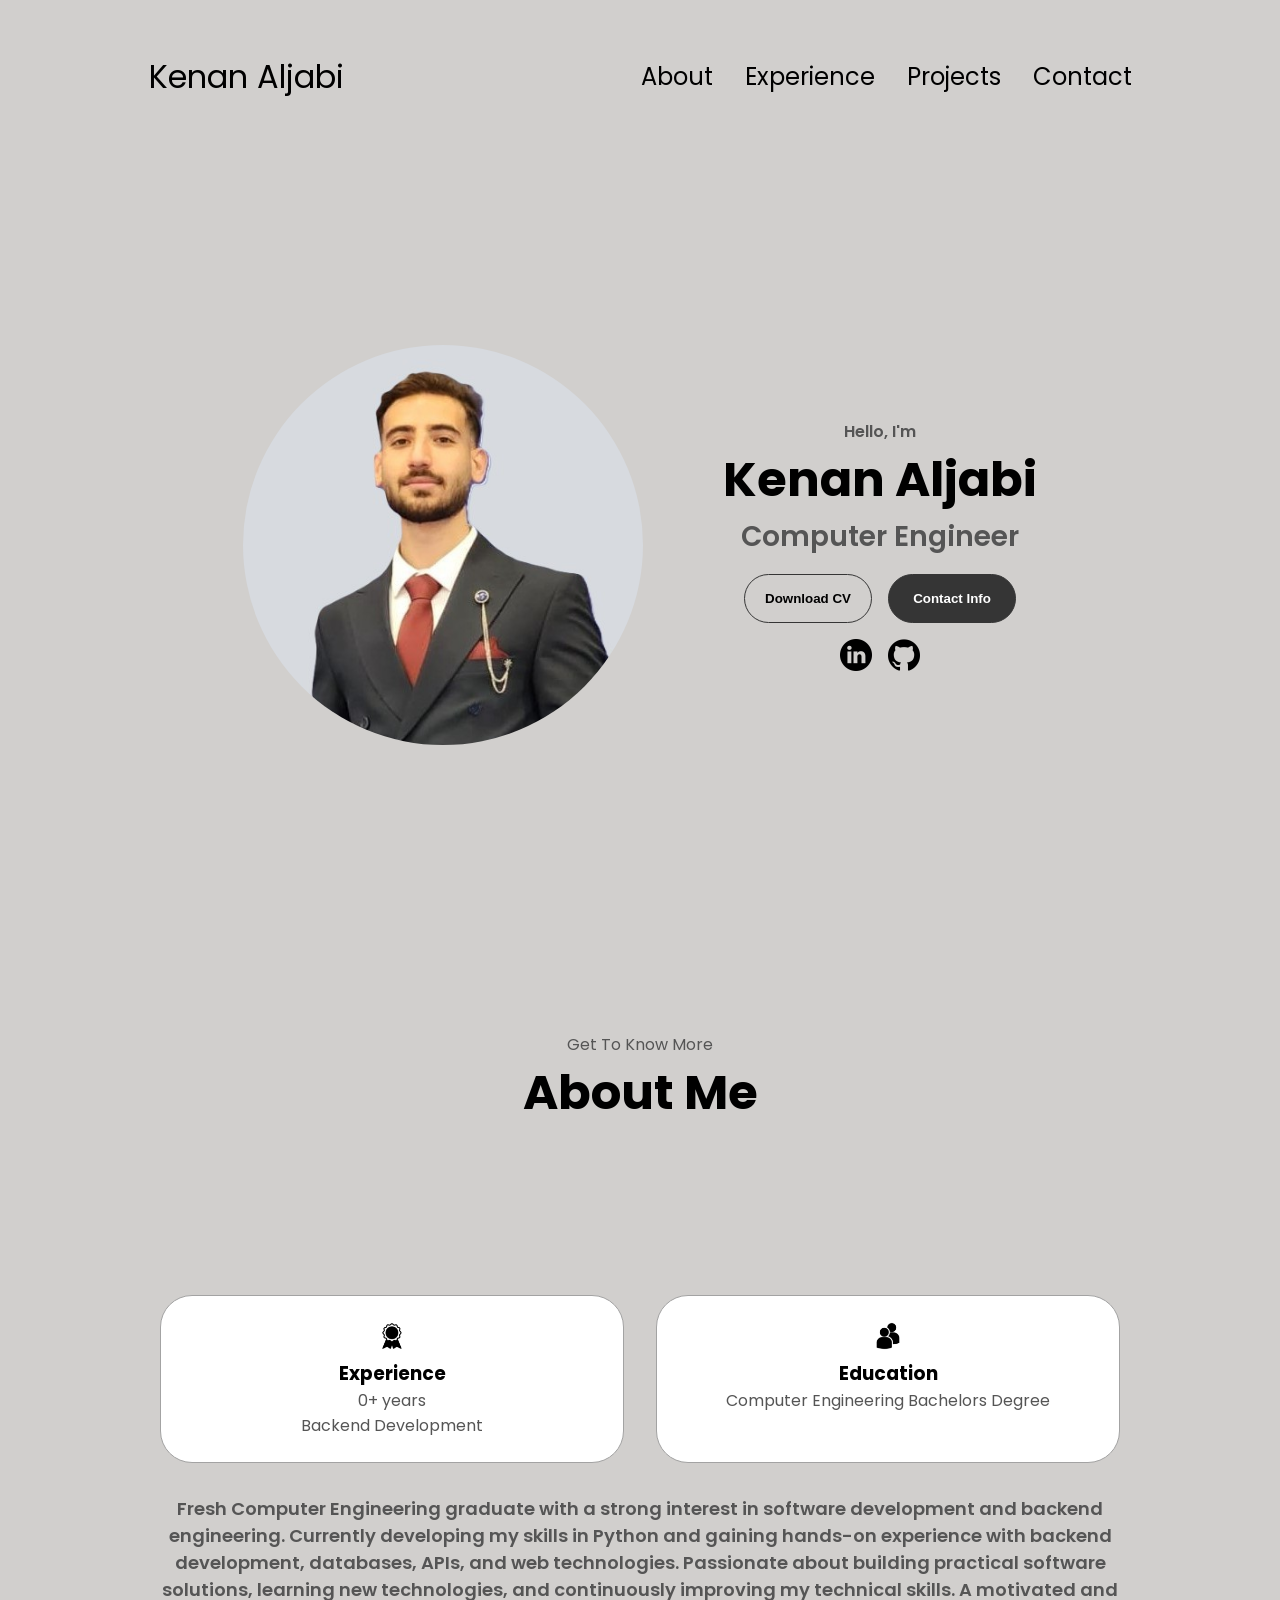
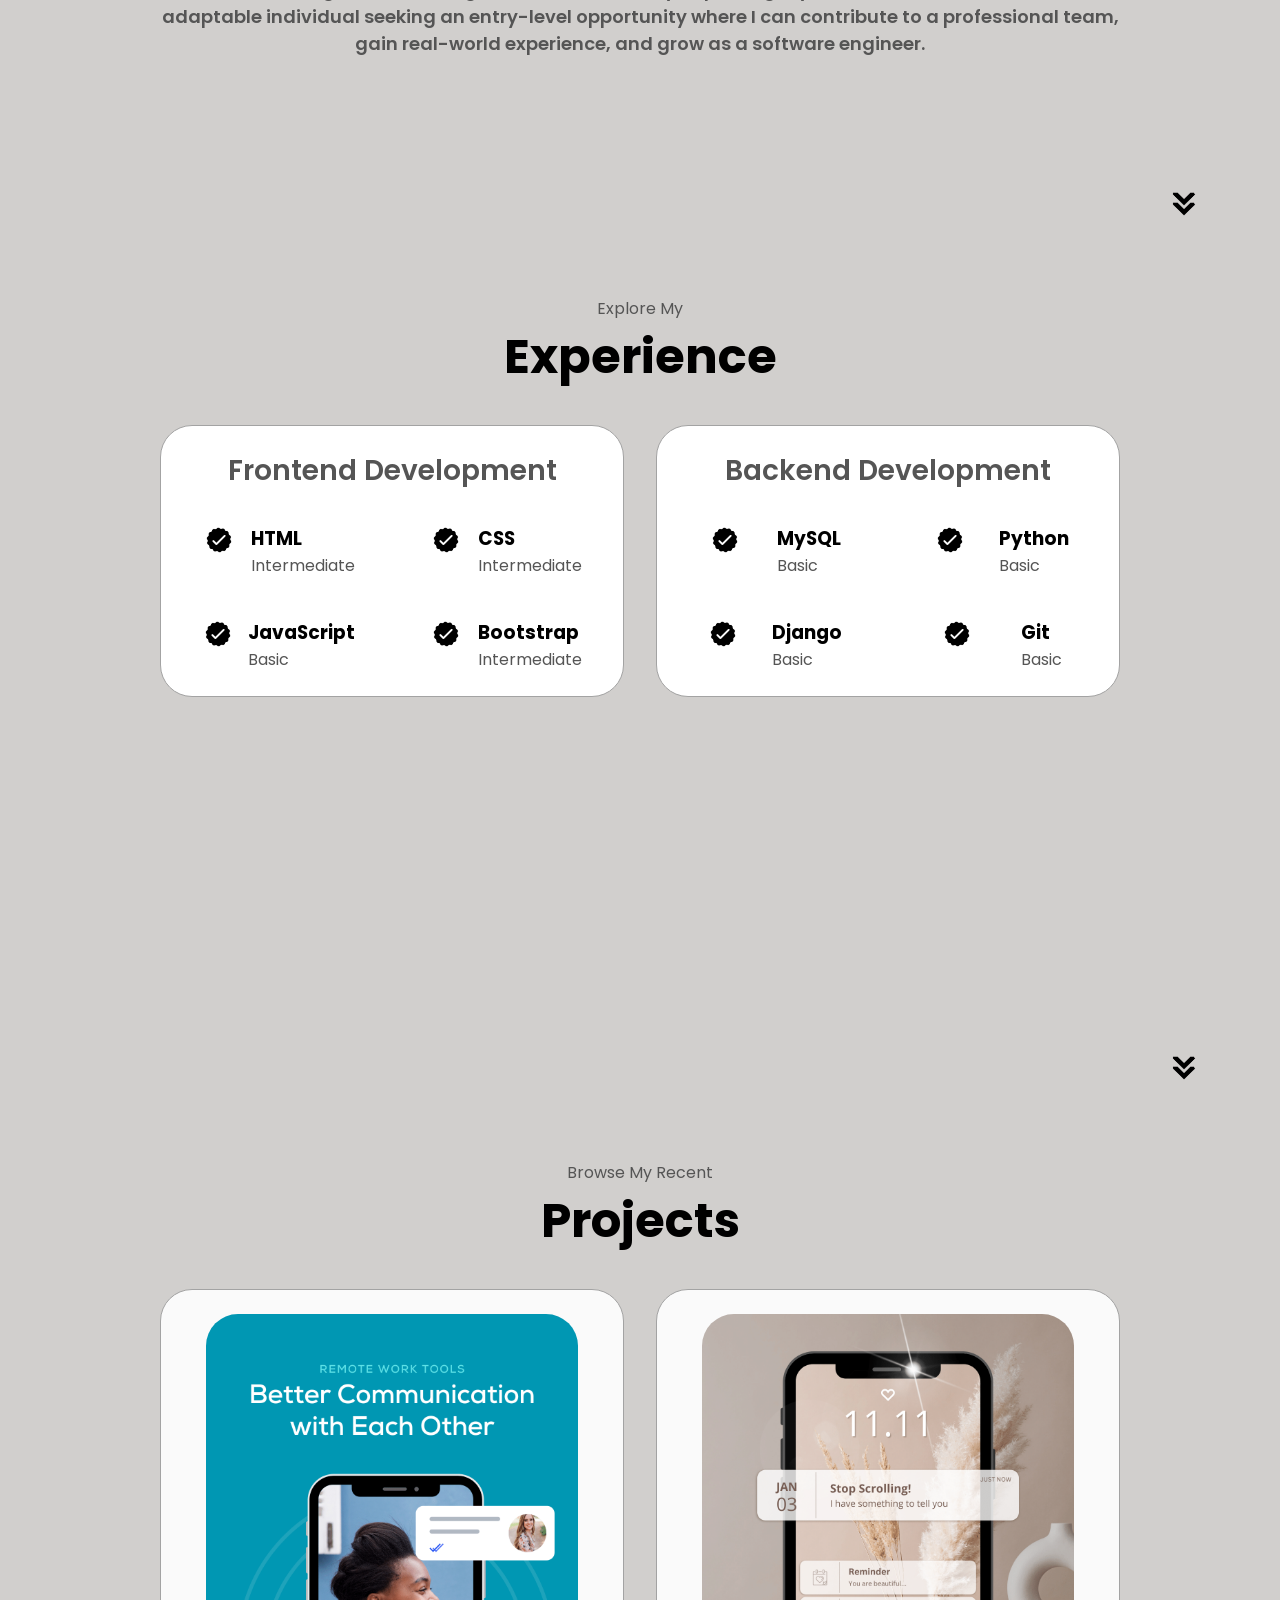
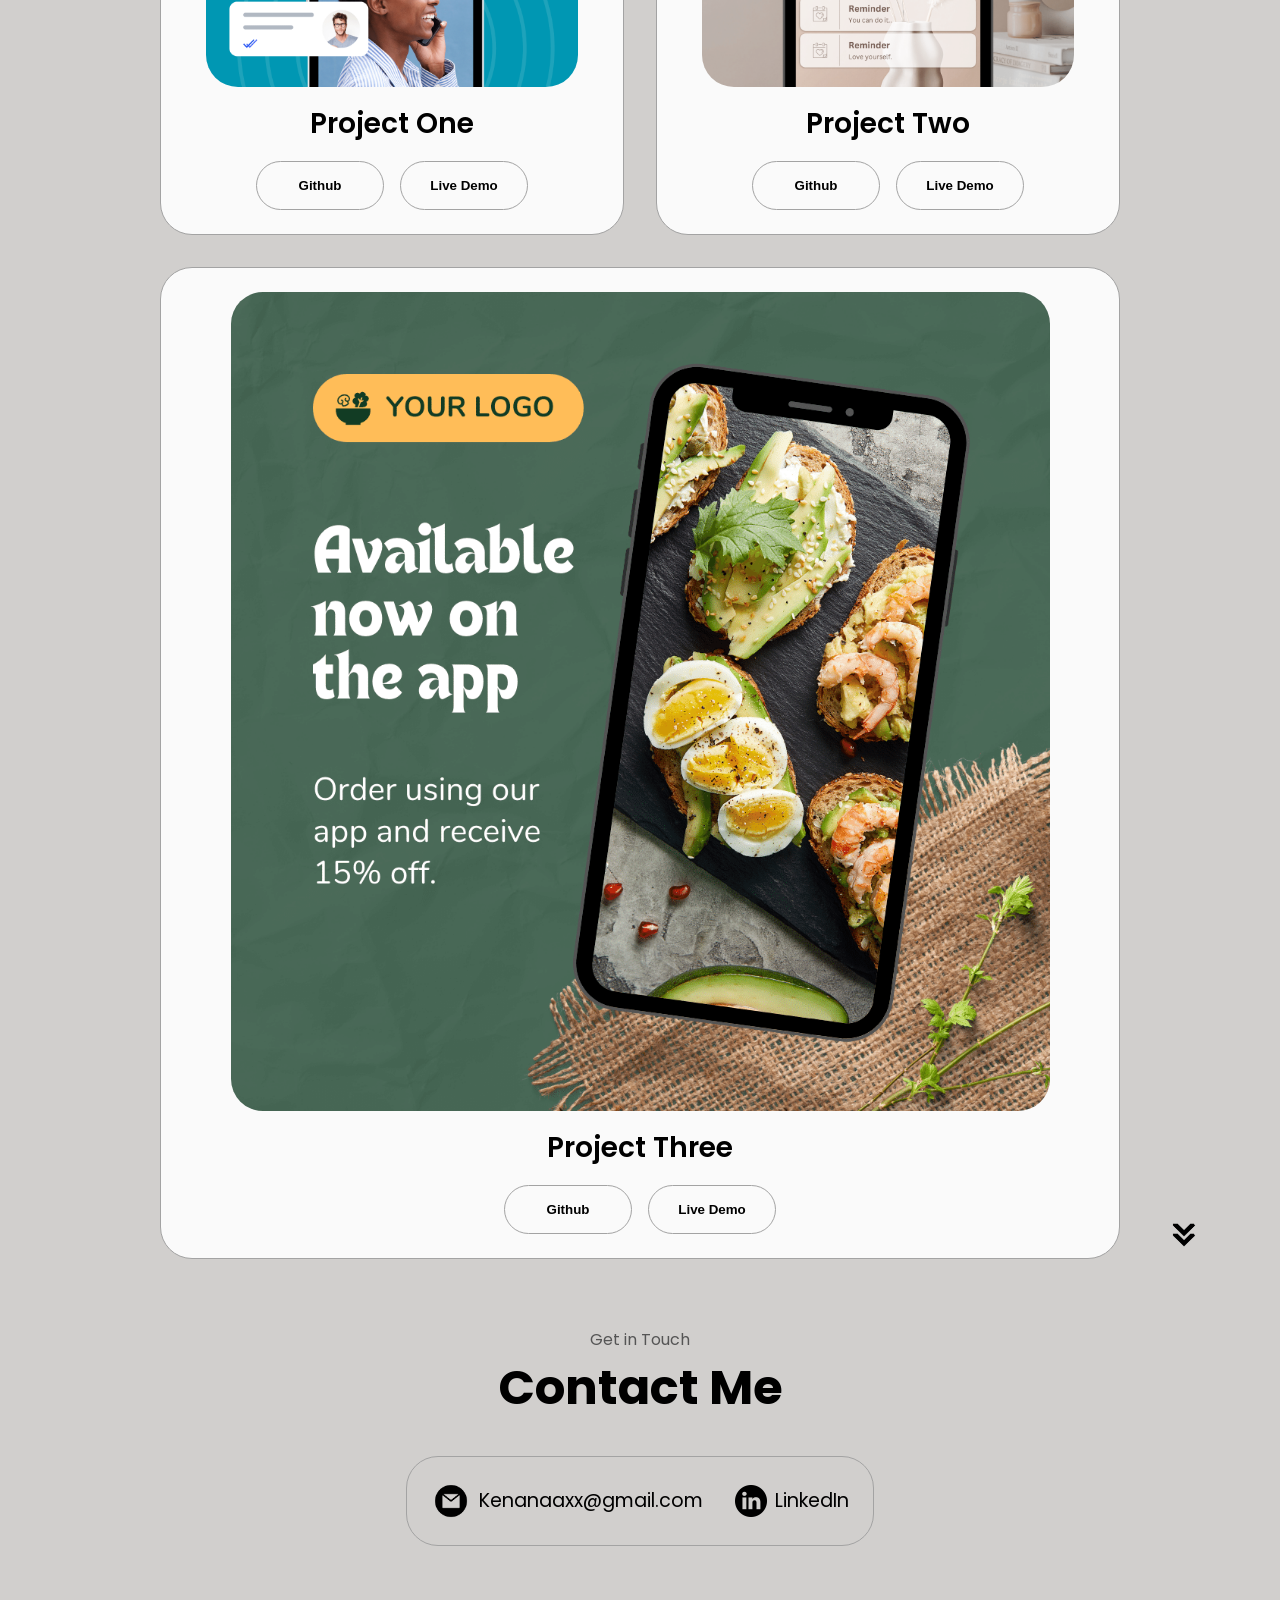
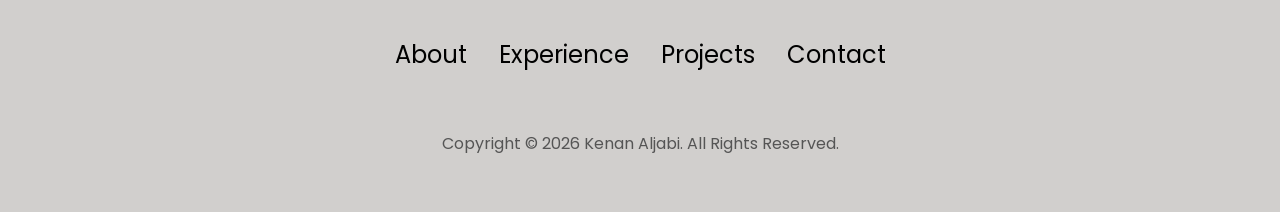
==== Portfolio/index.html @ f7bbe24d "Add files via upload" ====
<!DOCTYPE html>
<html lang="en">

<head>
  <meta charset="UTF-8" />
  <meta http-equiv="X-UA-Compatible" content="IE=edge" />
  <meta name="viewport" content="width=device-width, initial-scale=1.0" />
  <title>My Portfolio</title>
  <link rel="stylesheet" href="style.css" />
  <link rel="stylesheet" href="mediaqueries.css" />
</head>

<body>
  <nav id="desktop-nav">
    <div class="logo">Kenan Aljabi</div>
    <div>
      <ul class="nav-links">
        <li><a href="#about">About</a></li>
        <li><a href="#experience">Experience</a></li>
        <li><a href="#projects">Projects</a></li>
        <li><a href="#contact">Contact</a></li>
      </ul>
    </div>
  </nav>
  <nav id="hamburger-nav">
    <div class="logo">Kenan Aljabi</div>
    <div class="hamburger-menu">
      <div class="hamburger-icon" onclick="toggleMenu()">
        <span></span>
        <span></span>
        <span></span>
      </div>
      <div class="menu-links">
        <li><a href="#about" onclick="toggleMenu()">About</a></li>
        <li><a href="#experience" onclick="toggleMenu()">Experience</a></li>
        <li><a href="#projects" onclick="toggleMenu()">Projects</a></li>
        <li><a href="#contact" onclick="toggleMenu()">Contact</a></li>
      </div>
    </div>
  </nav>
  <section id="profile">
    <div class="section__pic-container">
      <img src="./assets/me.jpeg" alt="Kenan Aljabi profile picture" class="me-photo" />
    </div>
    <div class="section__text">
      <p class="section__text__p1">Hello, I'm</p>
      <h1 class="title">Kenan Aljabi</h1>
      <p class="section__text__p2">Computer Engineer</p>
      <div class="btn-container">
        <button class="btn btn-color-2" onclick="window.open('./assets/my-cv.pdf')">
          Download CV
        </button>
        <button class="btn btn-color-1" onclick="location.href='./#contact'">
          Contact Info
        </button>
      </div>
      <div id="socials-container">
        <img src="./assets/linkedin.png" alt="My LinkedIn profile" class="icon"
          onclick="location.href='https://www.linkedin.com/in/kenan-aljabi-6ba23a247/'" />
        <img src="./assets/github.png" alt="My Github profile" class="icon"
          onclick="location.href='https://github.com/kenan-aljabi'" />
      </div>
    </div>
  </section>
  <section id="about">
    <p class="section__text__p1">Get To Know More</p>
    <h1 class="title">About Me</h1>
    <div class="section-container">
      <!-- <div class="section__pic-container">
        <img src="./assets/Development-and-programming.png" alt="Profile picture" class="about-pic" />
      </div> -->
      <div class="about-details-container">
        <div class="about-containers">
          <div class="details-container">
            <img src="./assets/experience.png" alt="Experience icon" class="icon" />
            <h3>Experience</h3>
            <p>0+ years <br />Backend Development</p>
          </div>
          <div class="details-container">
            <img src="./assets/education.png" alt="Education icon" class="icon" />
            <h3>Education</h3>
            <p>Computer Engineering Bachelors Degree</p>
          </div>
        </div>
        <div class="about-text">
          <p>
            Fresh Computer Engineering graduate with a strong interest in
            software development and backend engineering. Currently
            developing my skills in Python and gaining hands-on experience
            with backend development, databases, APIs, and web
            technologies. Passionate about building practical software
            solutions, learning new technologies, and continuously improving
            my technical skills. A motivated and adaptable individual seeking
            an entry-level opportunity where I can contribute to a professional
            team, gain real-world experience, and grow as a software
            engineer.
          </p>
        </div>
      </div>
    </div>
    <img src="./assets/arrow.png" alt="Arrow icon" class="icon arrow" onclick="location.href='./#experience'" />
  </section>
  <section id="experience">
    <p class="section__text__p1">Explore My</p>
    <h1 class="title">Experience</h1>
    <div class="experience-details-container">
      <div class="about-containers">
        <div class="details-container">
          <h2 class="experience-sub-title">Frontend Development</h2>
          <div class="article-container">
            <article>
              <img src="./assets/checkmark.png" alt="Experience icon" class="icon" />
              <div>
                <h3>HTML</h3>
                <p>Intermediate</p>
              </div>
            </article>
            <article>
              <img src="./assets/checkmark.png" alt="Experience icon" class="icon" />
              <div>
                <h3>CSS</h3>
                <p>Intermediate</p>
              </div>
            </article>
           
            <article>
              <img src="./assets/checkmark.png" alt="Experience icon" class="icon" />
              <div>
                <h3>JavaScript</h3>
                <p>Basic</p>
              </div>
            </article>
           
            <article>
              <img src="./assets/checkmark.png" alt="Experience icon" class="icon" />
              <div>
                <h3>Bootstrap</h3>
                <p>Intermediate</p>
              </div>
            </article>
          </div>
        </div>
        <div class="details-container">
          <h2 class="experience-sub-title">Backend Development</h2>
          <div class="article-container">
            <article>
              <img src="./assets/checkmark.png" alt="Experience icon" class="icon" />
              <div>
                <h3>MySQL</h3>
                <p>Basic</p>
              </div>
            </article>
            <article>
              <img src="./assets/checkmark.png" alt="Experience icon" class="icon" />
              <div>
                <h3>Python</h3>
                <p>Basic</p>
              </div>
            </article>
            <article>
              <img src="./assets/checkmark.png" alt="Experience icon" class="icon" />
              <div>
                <h3>Django</h3>
                <p>Basic</p>
              </div>
            </article>
            <article>
              <img src="./assets/checkmark.png" alt="Experience icon" class="icon" />
              <div>
                <h3>Git</h3>
                <p>Basic</p>
              </div>
            </article>
          </div>
        </div>
      </div>
    </div>
    <img src="./assets/arrow.png" alt="Arrow icon" class="icon arrow" onclick="location.href='./#projects'" />
  </section>
  <section id="projects">
    <p class="section__text__p1">Browse My Recent</p>
    <h1 class="title">Projects</h1>
    <div class="experience-details-container">
      <div class="about-containers">
        <div class="details-container color-container">
          <div class="article-container">
            <img src="./assets/project-1.png" alt="Project 1" class="project-img" />
          </div>
          <h2 class="experience-sub-title project-title">Project One</h2>
          <div class="btn-container">
            <button class="btn btn-color-2 project-btn" onclick="location.href='https://github.com/'">
              Github
            </button>
            <button class="btn btn-color-2 project-btn" onclick="location.href='https://github.com/'">
              Live Demo
            </button>
          </div>
        </div>
        <div class="details-container color-container">
          <div class="article-container">
            <img src="./assets/project-2.png" alt="Project 2" class="project-img" />
          </div>
          <h2 class="experience-sub-title project-title">Project Two</h2>
          <div class="btn-container">
            <button class="btn btn-color-2 project-btn" onclick="location.href='https://github.com/'">
              Github
            </button>
            <button class="btn btn-color-2 project-btn" onclick="location.href='https://github.com/'">
              Live Demo
            </button>
          </div>
        </div>
        <div class="details-container color-container">
          <div class="article-container">
            <img src="./assets/project-3.png" alt="Project 3" class="project-img" />
          </div>
          <h2 class="experience-sub-title project-title">Project Three</h2>
          <div class="btn-container">
            <button class="btn btn-color-2 project-btn" onclick="location.href='https://github.com/'">
              Github
            </button>
            <button class="btn btn-color-2 project-btn" onclick="location.href='https://github.com/'">
              Live Demo
            </button>
          </div>
        </div>
      </div>
    </div>
    <img src="./assets/arrow.png" alt="Arrow icon" class="icon arrow" onclick="location.href='./#contact'" />
  </section>
  <section id="contact">
    <p class="section__text__p1">Get in Touch</p>
    <h1 class="title">Contact Me</h1>
    <div class="contact-info-upper-container">
      <div class="contact-info-container">
        <img src="./assets/email.png" alt="Email icon" class="icon contact-icon email-icon" />
        <p><a href="mailto:kenanaaxx@gmail.com">Kenanaaxx@gmail.com</a></p>
      </div>
      <div class="contact-info-container">
        <img src="./assets/linkedin.png" alt="LinkedIn icon" class="icon contact-icon" />
        <p><a href="https://www.linkedin.com/in/kenan-aljabi-6ba23a247/">LinkedIn</a></p>
      </div>
    </div>
  </section>
  <footer>
    <nav>
      <div class="nav-links-container">
        <ul class="nav-links">
          <li><a href="#about">About</a></li>
          <li><a href="#experience">Experience</a></li>
          <li><a href="#projects">Projects</a></li>
          <li><a href="#contact">Contact</a></li>
        </ul>
      </div>
    </nav>
    <p>Copyright &#169; 2026 Kenan Aljabi. All Rights Reserved.</p>
  </footer>
  <script src="script.js"></script>
</body>

</html>
---- Portfolio/style.css ----
/* GENERAL */

@import url("https://fonts.googleapis.com/css2?family=Poppins:wght@300;400;500;600&display=swap");

* {
  margin: 0;
  padding: 0;
}

body {
  font-family: "Poppins", sans-serif;
  scroll-behavior: smooth;
  background-color: rgb(209, 207, 205);
}

html {
  scroll-behavior: smooth;
}

p {
  color: rgb(85, 85, 85);
}

/* TRANSITION */

a,
.btn {
  transition: all 300ms ease;
}

/* DESKTOP NAV */

nav,
.nav-links {
  display: flex;
}

nav {
  justify-content: space-around;
  align-items: center;
  height: 17vh;
}

.nav-links {
  gap: 2rem;
  list-style: none;
  font-size: 1.5rem;
}

a {
  color: black;
  text-decoration: none;
  text-decoration-color: white;
}

a:hover {
  color: grey;
  text-decoration: underline;
  text-underline-offset: 1rem;
  text-decoration-color: rgb(181, 181, 181);
}

.logo {
  font-size: 2rem;
}

.logo:hover {
  cursor: default;
}

/* HAMBURGER MENU */

#hamburger-nav {
  display: none;
}

.hamburger-menu {
  position: relative;
  display: inline-block;
}

.hamburger-icon {
  display: flex;
  flex-direction: column;
  justify-content: space-between;
  height: 24px;
  width: 30px;
  cursor: pointer;
}

.hamburger-icon span {
  width: 100%;
  height: 2px;
  background-color: black;
  transition: all 0.3 ease-in-out;
}

.menu-links {
  position: absolute;
  top: 100%;
  right: 0;
  background-color: white;
  width: fit-content;
  max-height: 0;
  overflow: hidden;
  transition: all 0.3 ease-in-out;
}

.menu-links a {
  display: block;
  padding: 10px;
  text-align: center;
  font-size: 1.5rem;
  color: black;
  text-decoration: none;
  transition: all 0.3 ease-in-out;
}

.menu-links li {
  list-style: none;
}

.menu-links.open {
  max-height: 300px;
}

.hamburger-icon.open span:first-child {
  transform: rotate(45deg) translate(10px, 5px);
}

.hamburger-icon.open span:nth-child(2) {
  opacity: 0;
}

.hamburger-icon.open span:last-child {
  transform: rotate(-45deg) translate(10px, -5px);
}

.hamburger-icon span:first-child {
  transform: none;
}

.hamburger-icon span:first-child {
  opacity: 1;
}

.hamburger-icon span:first-child {
  transform: none;
}

/* SECTIONS */

section {
  padding-top: 4vh;
  height: 96vh;
  margin: 0 10rem;
  box-sizing: border-box;
  min-height: fit-content;
}

.section-container {
  display: flex;
}

/* PROFILE SECTION */

#profile {
  display: flex;
  justify-content: center;
  gap: 5rem;
  height: 80vh;
}

.section__pic-container {
  display: flex;
  height: 400px;
  width: 400px;
  margin: auto 0;
}

.me-photo {
  border-radius: 200px; 
}

.section__text {
  align-self: center;
  text-align: center;
}

.section__text p {
  font-weight: 600;
}

.section__text__p1 {
  text-align: center;
}

.section__text__p2 {
  font-size: 1.75rem;
  margin-bottom: 1rem;
}

.title {
  font-size: 3rem;
  text-align: center;
}

#socials-container {
  display: flex;
  justify-content: center;
  margin-top: 1rem;
  gap: 1rem;
}

/* ICONS */

.icon {
  cursor: pointer;
  height: 2rem;
}

/* BUTTONS */

.btn-container {
  display: flex;
  justify-content: center;
  gap: 1rem;
}

.btn {
  font-weight: 600;
  transition: all 300ms ease;
  padding: 1rem;
  width: 8rem;
  border-radius: 2rem;
}

.btn-color-1,
.btn-color-2 {
  border: rgb(53, 53, 53) 0.1rem solid;
}

.btn-color-1:hover,
.btn-color-2:hover {
  cursor: pointer;
}

.btn-color-1,
.btn-color-2:hover {
  background: rgb(53, 53, 53);
  color: white;
}

.btn-color-1:hover {
  background: rgb(0, 0, 0);
}

.btn-color-2 {
  background: none;
}

.btn-color-2:hover {
  border: rgb(255, 255, 255) 0.1rem solid;
}

.btn-container {
  gap: 1rem;
}

/* ABOUT SECTION */

#about {
  position: relative;
}

.about-containers {
  gap: 2rem;
  margin-bottom: 2rem;
  margin-top: 2rem;
}

.about-details-container {
  justify-content: center;
  flex-direction: column;
}

.about-containers,
.about-details-container {
  display: flex;
}

.about-pic {
  border-radius: 2rem;
  width: 400px;
  height: 400px;
}

.arrow {
  position: absolute;
  right: -5rem;
  bottom: 2.5rem;
}

.details-container {
  padding: 1.5rem;
  flex: 1;
  background: white;
  border-radius: 2rem;
  border: rgb(53, 53, 53) 0.1rem solid;
  border-color: rgb(163, 163, 163);
  text-align: center;
}

.section-container {
  gap: 4rem;
  height: 80%;
}

.section__pic-container {
  height: 400px;
  width: 400px;
  margin: auto 0;
}

.about-text {
  font-size: 18px;
  font-weight: 600;
  text-align: center;
}

/* EXPERIENCE SECTION */

#experience {
  position: relative;
}

.experience-sub-title {
  color: rgb(85, 85, 85);
  font-weight: 600;
  font-size: 1.75rem;
  margin-bottom: 2rem;
}

.experience-details-container {
  display: flex;
  justify-content: center;
  flex-direction: column;
}

.article-container {
  display: flex;
  text-align: initial;
  flex-wrap: wrap;
  flex-direction: row;
  gap: 2.5rem;
  justify-content: space-around;
}

article {
  display: flex;
  width: 10rem;
  justify-content: space-around;
  gap: 0.5rem;
}

article .icon {
  cursor: default;
}

/* PROJECTS SECTION */

#projects {
  position: relative;
}

.color-container {
  border-color: rgb(163, 163, 163);
  background: rgb(250, 250, 250);
}

.project-img {
  border-radius: 2rem;
  width: 90%;
  height: 90%;
}

.project-title {
  margin: 1rem;
  color: black;
}

.project-btn {
  color: black;
  border-color: rgb(163, 163, 163);
}

/* CONTACT */

#contact {
  display: flex;
  justify-content: center;
  flex-direction: column;
  height: 70vh;
}

.contact-info-upper-container {
  display: flex;
  justify-content: center;
  border-radius: 2rem;
  border: rgb(53, 53, 53) 0.1rem solid;
  border-color: rgb(163, 163, 163);
  background: (250, 250, 250);
  margin: 2rem auto;
  padding: 0.5rem;
}

.contact-info-container {
  display: flex;
  align-items: center;
  justify-content: center;
  gap: 0.5rem;
  margin: 1rem;
}

.contact-info-container p {
  font-size: larger;
}

.contact-icon {
  cursor: default;
}

.email-icon {
  height: 2.5rem;
}

/* FOOTER SECTION */

footer {
  height: 26vh;
  margin: 0 1rem;
}

footer p {
  text-align: center;
}
---- Portfolio/mediaqueries.css ----
@media screen and (max-width: 1400px) {
  #profile {
    height: 83vh;
    margin-bottom: 6rem;
  }
  .about-containers {
    flex-wrap: wrap;
  }
  #contact,
  #projects {
    height: fit-content;
  }
}

@media screen and (max-width: 1200px) {
  #desktop-nav {
    display: none;
  }
  #hamburger-nav {
    display: flex;
  }
  #experience,
  .experience-details-container {
    margin-top: 2rem;
  }
  #profile,
  .section-container {
    display: block;
  }
  .arrow {
    display: none;
  }
  section,
  .section-container {
    height: fit-content;
  }
  section {
    margin: 0 5%;
  }
  .section__pic-container {
    width: 275px;
    height: 275px;
    margin: 0 auto 2rem;
  }
  .about-containers {
    margin-top: 0;
  }
}

@media screen and (max-width: 600px) {
  #contact,
  footer {
    height: 40vh;
  }
  #profile {
    height: 83vh;
    margin-bottom: 0;
  }
  article {
    font-size: 1rem;
  }
  footer nav {
    height: fit-content;
    margin-bottom: 2rem;
  }
  .about-containers,
  .contact-info-upper-container,
  .btn-container {
    flex-wrap: wrap;
  }
  .contact-info-container {
    margin: 0;
  }
  .contact-info-container p,
  .nav-links li a {
    font-size: 1rem;
  }
  .experience-sub-title {
    font-size: 1.25rem;
  }
  .logo {
    font-size: 1.5rem;
  }
  .nav-links {
    flex-direction: column;
    gap: 0.5rem;
    text-align: center;
  }
  .section__pic-container {
    width: auto;
    height: 46vw;
    justify-content: center;
  }
  .section__text__p2 {
    font-size: 1.25rem;
  }
  .title {
    font-size: 2rem;
  }
  .text-container {
    text-align: justify;
  }
}
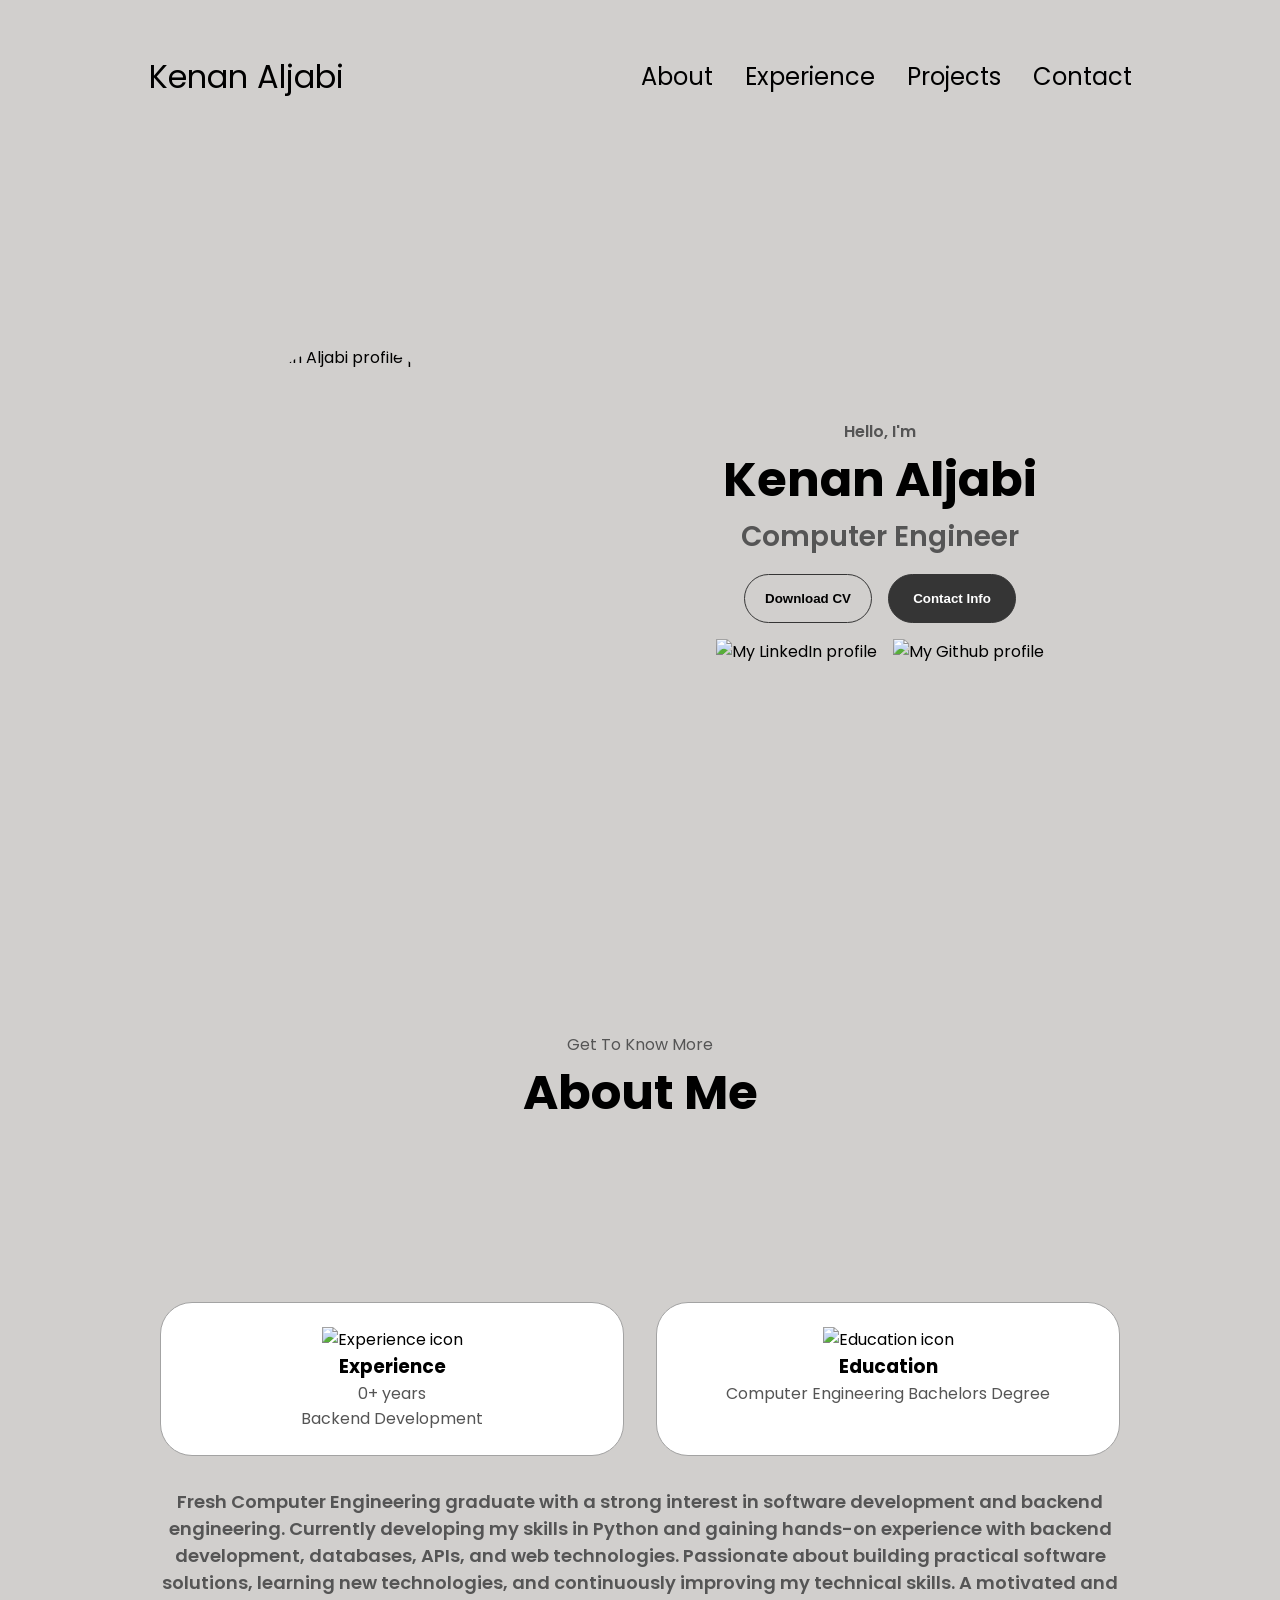
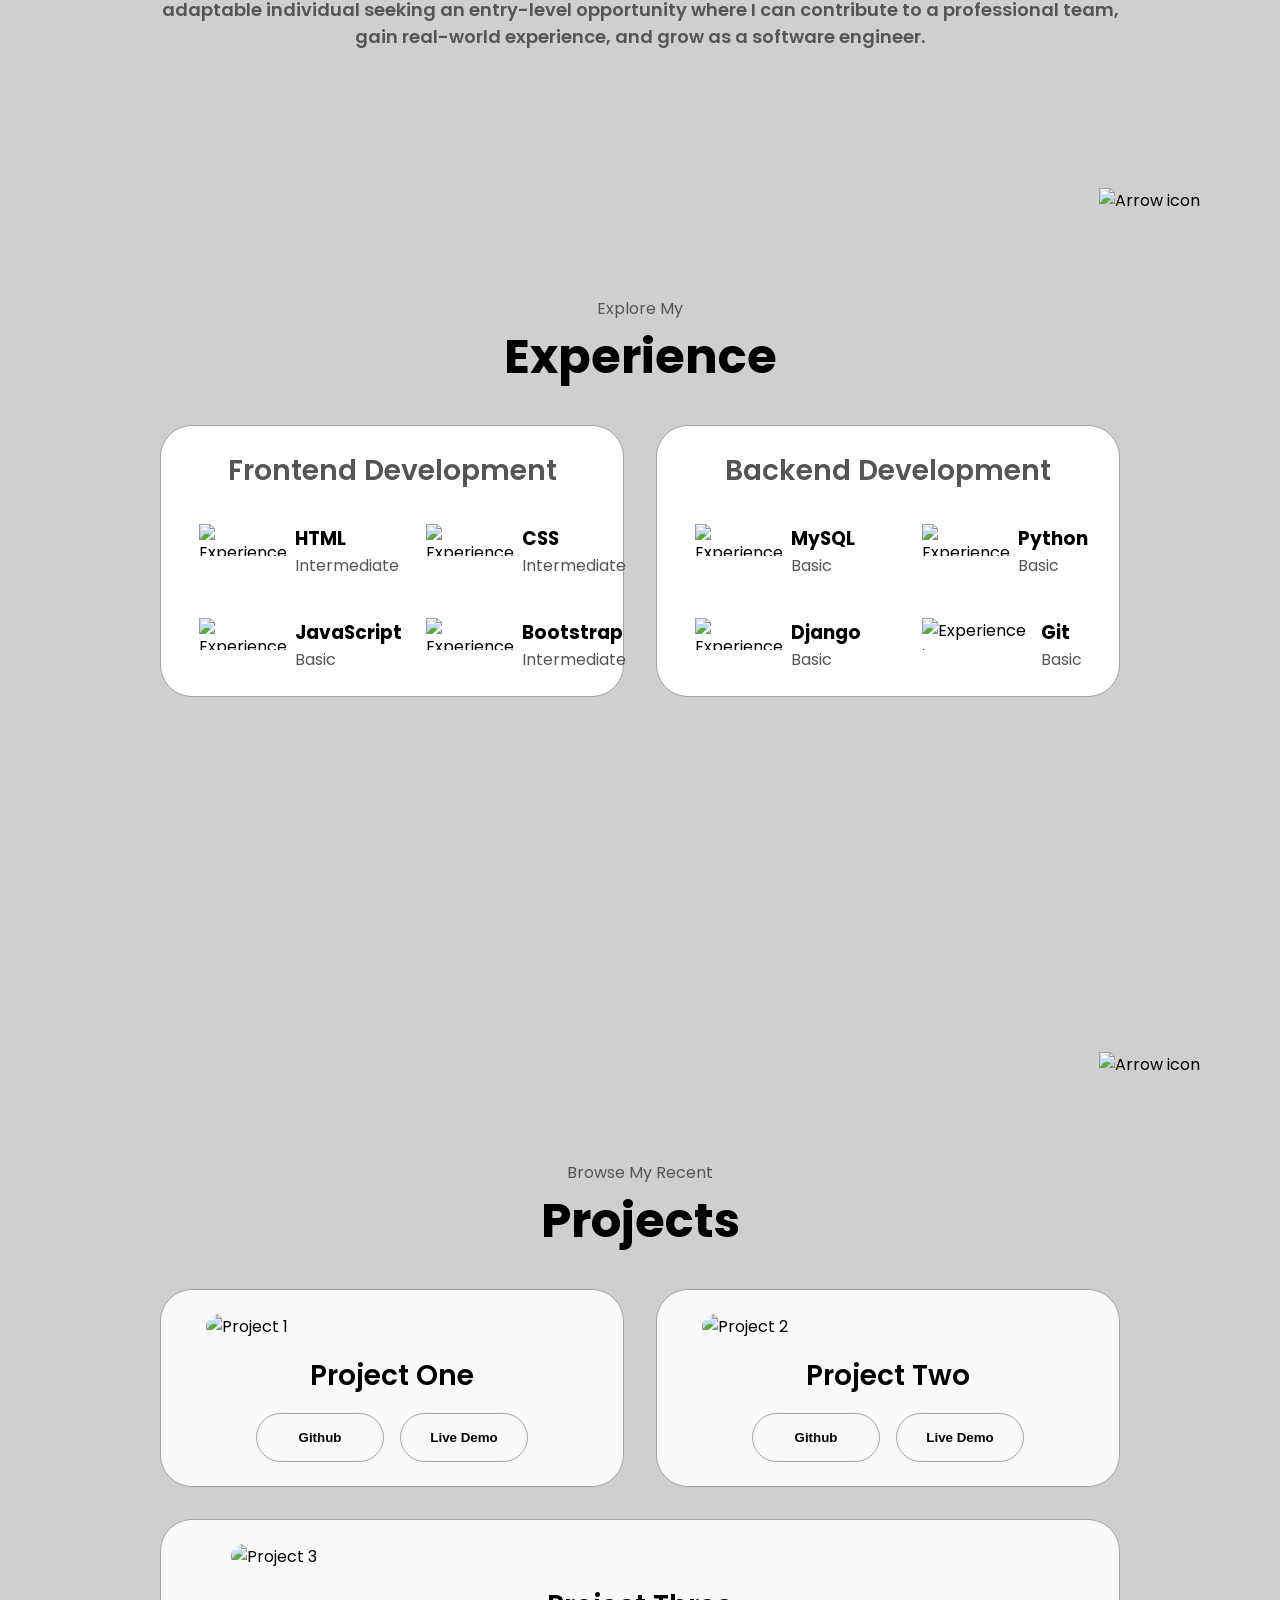
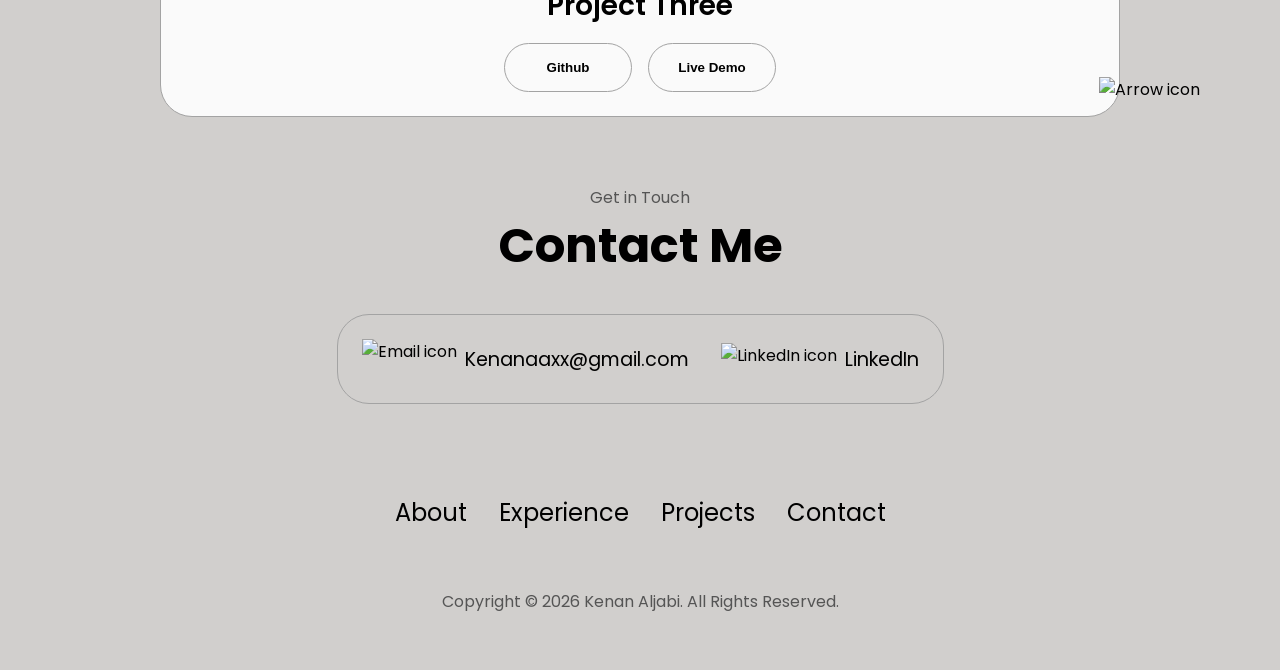
==== commit 06c1e51f: "update portfolio" ====
--- a/Portfolio/index.html
+++ b/Portfolio/index.html
@@ -8,6 +8,7 @@
   <title>My Portfolio</title>
   <link rel="stylesheet" href="style.css" />
   <link rel="stylesheet" href="mediaqueries.css" />
+  <link rel="icon" type="image/png" href="assets/favicon.jpg">
 </head>
 
 <body>
@@ -122,7 +123,7 @@
                 <p>Intermediate</p>
               </div>
             </article>
-           
+
             <article>
               <img src="./assets/checkmark.png" alt="Experience icon" class="icon" />
               <div>
@@ -130,7 +131,7 @@
                 <p>Basic</p>
               </div>
             </article>
-           
+
             <article>
               <img src="./assets/checkmark.png" alt="Experience icon" class="icon" />
               <div>
